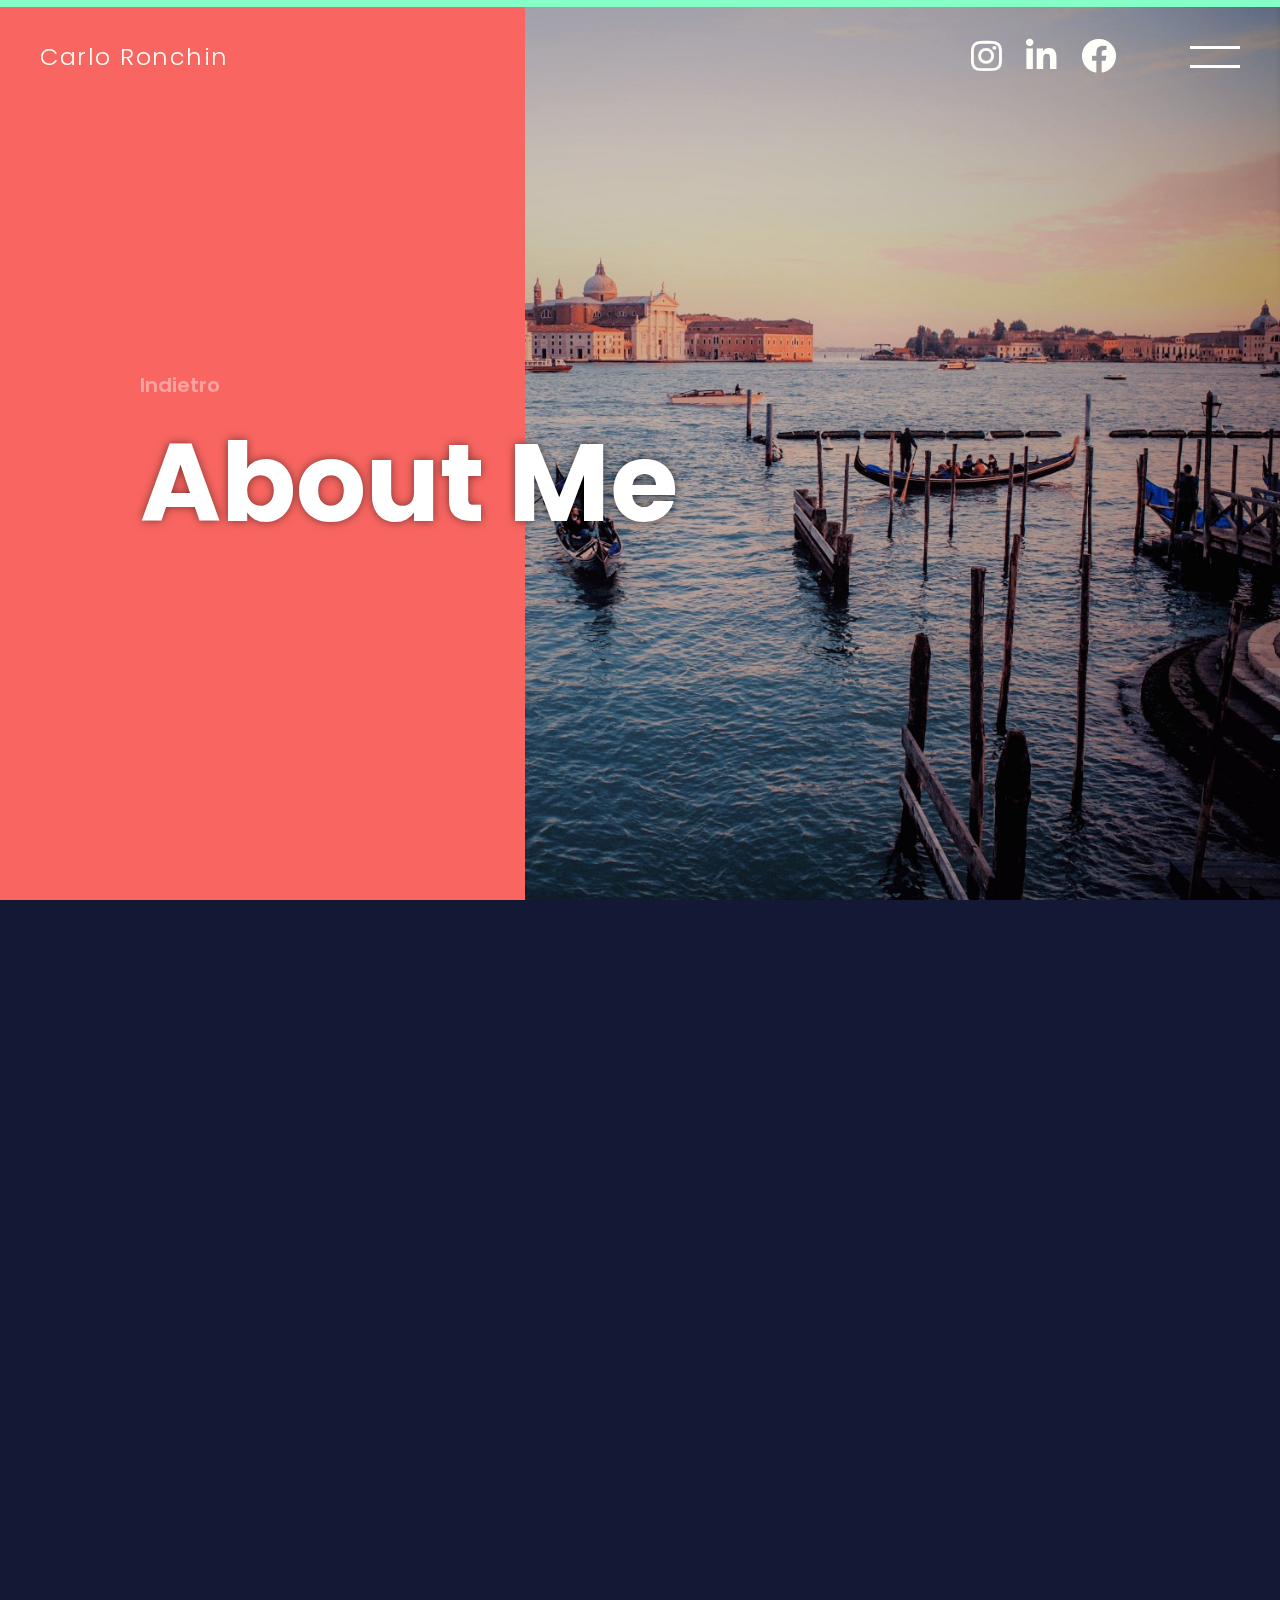
==== su_di_me.html @ 04d7e9f7 "Add files via upload" ====
<!DOCTYPE html>
<html lang="it">

<head>
  <meta charset="UTF-8">
  <meta name="viewport" content="width=device-width, initial-scale=1.0">
  <meta http-equiv="X-UA-Compatible" content="ie=edge">
  <title>Carlo Ronchin | web designer & frontend developer</title>
  <meta name="theme-color" content="#85FFC7" >
  <meta name="description" content="Web Designer tra Venezia e Padova, realizzazione di siti web personalizzati e posizionamento sui motori di ricerca, scopri i miei lavori.">
  <link rel="stylesheet" href="https://cdnjs.cloudflare.com/ajax/libs/font-awesome/5.14.0/css/all.min.css" />
  <link rel="stylesheet" href="style.css">
  <!-- Jquery -->
  <script src="https://ajax.googleapis.com/ajax/libs/jquery/3.1.0/jquery.min.js"></script>
  <!-- gsap.js -->
  <script src="https://cdnjs.cloudflare.com/ajax/libs/gsap/3.4.2/gsap.min.js"></script>
  <!-- Custom JS -->
  <script src="js/menu.js"></script>
</head>

<body class="monocolor">

  <header>
    <a href="index.html" class="name">Carlo Ronchin</a>
    <div class="wrap">
      <div class="icons">
        <a href="#"><i class="fab fa-instagram"></i></a>
        <a href="#"><i class="fab fa-linkedin-in"></i></a>
        <a href="#"><i class="fab fa-facebook"></i></a>
      </div>
      <div class="menuIcon"></div>
    </div>
  </header>

  <!-- menu -->
  <nav>
    <div class="data">
      <ul>
        <li><a href="index.html">Home</a></li>
        <li><a href="index.html#sezioneDue">Portfolio</a></li>
        <li><a href="su_di_me.html">Su di me</a></li>
        <li><a href="index.html#sezioneCinque">Contatto</a></li>
      </ul>
    </div>
  </nav>

<div class="about">
  <div class="bg_main_progetto"></div>
  <main>
    <div class="container z2">
      <a class="btn_indietro" href="index.html#sezioneQuattro">Indietro</a>
      <h1>About Me</h1>
    </div>
  </main>

  <div class="heading">
    <p class="heading_numb">01</p>
    <h3>chi sono</h3>
  </div>

  <div class="text">

    <div class="text_wrap">
      <h4>carlo ronchin</h4>
        <p>
          Classe 1996, sono un web designer e vivo a Pianiga (VE). Appassionato di tecnologie digitali. <br>
          Sono riuscito a trasfomare la passione per il <strong>digitale</strong> in qualcosa di più di una semplice passione, quando ho scoperto il corso di Web Design presso la MIND Academy a Padova. <br> <br>
          Essere online è ormai <em>indispensabile</em> per avere potenziali nuovi clienti, distinguersi dagli altri, la chiave per attrarli. Per questo avere un sito internet personalizzato in ogni singola parte, aumenta la fiducia nell'immagine
          aziendale stando d'avanti alla concorrenza.
        </p>
    </div>
  </div>

  <div class="heading">
    <p class="heading_numb">02</p>
    <h3>passione</h3>
  </div>

  <div class="text">
      <div class="flexbox_passione">
        <div class="item_passione">
          <img src="img/003-creativity.svg" alt="creatività">
          <h4>DESIGN</h4>
          <p>
            Penso che il design sia come una "bacchetta magica".
            Se un servizio o un prodotto è una magia per risolvere un problema,
            non è il ruolo del design che agisce da intermediario affinché l'utente
            lo padroneggi? Mi impegno ogni giorno per creare una "bacchetta magica"
            che funzioni per all'utente.
          </p>
        </div>

        <div class="item_passione">
          <img src="img/001-chip.svg" alt="tecnologia">
          <h4>TECNOLOGIA</h4>
          <p>
            La tecnologia ha il potere di cambiare la vita del mondo e delle persone.
            Punto ad essere sempre al passo con le ultime tecnologie e rispondere ai cambiamenti.
            Penso che promuovere l'innovazione sia la missione di ogni progettista.
          </p>
        </div>

        <div class="item_passione">
          <img src="img/002-book.svg" alt="storia">
          <h4>STORIA</h4>
          <p>
            Adoro i contenuti con una storia, come i romanzi e i film. <br>
            Le storie attirano l'attenzione delle persone.
            Questo principio lo applico a tutti i miei prodotti.
          </p>
        </div>
      </div>

  </div>

<!-- Fascia Skill ------------------------------------>

<div class="heading">
  <p class="heading_numb">03</p>
  <h3>skill</h3>
</div>

<div class="content content--mlarge skill-set__flex">
  <ul class="skill-set__list">

    <li class="skill-set__item">
      <div class="skill-set__detail">
        <div class="skill-set__meta">
          <div class="skill-set__name">
            <h4 class="small-title small-title--skil">HTML/CSS</h4>
            <p class="skill-set__year">1 ANNO</p>
          </div>
          <p class="small-title small-title--skill skill-set__high">90%<span class="skill-set__ratio"></span> </p>
        </div>
        <div class="skill-set__bar p90"></div>
      </div>
    </li>

    <li class="skill-set__item">
      <div class="skill-set__detail">
        <div class="skill-set__meta">
          <div class="skill-set__name">
            <h4 class="small-title small-title--skil">Javascript</h4>
            <p class="skill-set__year">1 ANNO</p>
          </div>
          <p class="small-title small-title--skill skill-set__high">60%<span class="skill-set__ratio"></span> </p>
        </div>
        <div class="skill-set__bar p60"></div>
      </div>
    </li>

    <li class="skill-set__item">
      <div class="skill-set__detail">
        <div class="skill-set__meta">
          <div class="skill-set__name">
            <h4 class="small-title small-title--skil">jQuery</h4>
            <p class="skill-set__year">1 ANNO</p>
          </div>
          <p class="small-title small-title--skill skill-set__high">70%<span class="skill-set__ratio"></span> </p>
        </div>
        <div class="skill-set__bar p70"></div>
      </div>
    </li>

    <li class="skill-set__item">
      <div class="skill-set__detail">
        <div class="skill-set__meta">
          <div class="skill-set__name">
            <h4 class="small-title small-title--skil">Wordpress</h4>
            <p class="skill-set__year">1 ANNO</p>
          </div>
          <p class="small-title small-title--skill skill-set__high">90%<span class="skill-set__ratio"></span> </p>
        </div>
        <div class="skill-set__bar p90"></div>
      </div>
    </li>
  </ul>



  <ul class="skill-set__list">
    <li class="skill-set__item">
      <div class="skill-set__detail">
        <div class="skill-set__meta">
          <div class="skill-set__name">
            <h4 class="small-title small-title--skil">Photoshop</h4>
            <p class="skill-set__year">1 ANNO</p>
          </div>
          <p class="small-title small-title--skill skill-set__high">70%<span class="skill-set__ratio"></span> </p>
        </div>
        <div class="skill-set__bar p70"></div>
      </div>
    </li>


    <li class="skill-set__item">
      <div class="skill-set__detail">
        <div class="skill-set__meta">
          <div class="skill-set__name">
            <h4 class="small-title small-title--skil">Figma</h4>
            <p class="skill-set__year">1 ANNO</p>
          </div>
          <p class="small-title small-title--skill skill-set__high">80%<span class="skill-set__ratio"></span> </p>
        </div>
        <div class="skill-set__bar p80"></div>
      </div>
    </li>


    <li class="skill-set__item">
      <div class="skill-set__detail">
        <div class="skill-set__meta">
          <div class="skill-set__name">
            <h4 class="small-title small-title--skil">Bootstrap</h4>
            <p class="skill-set__year">1 ANNO</p>
          </div>
          <p class="small-title small-title--skill skill-set__high">80%<span class="skill-set__ratio"></span> </p>
        </div>
        <div class="skill-set__bar p80"></div>
      </div>
    </li>


    <li class="skill-set__item">
      <div class="skill-set__detail">
        <div class="skill-set__meta">
          <div class="skill-set__name">
            <h4 class="small-title small-title--skil">Git</h4>
            <p class="skill-set__year">1 ANNO</p>
          </div>
          <p class="small-title small-title--skill skill-set__high">50%<span class="skill-set__ratio"></span> </p>
        </div>
        <div class="skill-set__bar p50"></div>
      </div>
    </li>
  </ul>
</div>
</div>

<footer>
  <a href="mailto:carloronchin@gmail.com">carloronchin@gmail.com</a>
</footer>



</body>
</html>
---- style.css ----
@charset "UTF-8";
@import url('https://fonts.googleapis.com/css2?family=Poppins:wght@100;200;300;400;500;600;700;800&display=swap');

* {
  margin: 0;
  padding: 0;
  box-sizing: border-box;
}

h1, h2, h3, h4, p {
  cursor: default;
}

html {
  width: 100%;
  height: 100%;
}

html, body {
  padding: 0;
  margin: 0;
  overflow-x: hidden;
  box-sizing: border-box;
  width: 100%;
  font-family: 'Poppins', sans-serif;
  scroll-behavior: smooth;
}

body {
  width: 100vw;
  height: 100vh;
  color: #fff;
  background: #F96661;
  background: -moz-linear-gradient(45deg, #F96661 0%, #FF8552 100%);
  background: -webkit-linear-gradient(45deg, #F96661 0%, #FF8552 100%);
  background: linear-gradient(45deg, #F96661 0%, #FF8552 100%);
  background-attachment: fixed;
}

.container {
  width: 100%;
  max-width: 1440px;
  margin: 0 auto;
}

a {
  text-decoration: none;
  color: #FFFFFA;
}

/* ! bullets navigation */
#pp-nav ul, .pp-slidesNav ul {
  position: fixed;
  top: 50%;
  left: 40px;
  transform: translateY(-50%);
}

#pp-nav li, .pp-slidesNav li {
  margin: 25px 0;
}

#pp-nav span, .pp-slidesNav span {
  width: 24px;
  height: 3px;
  border-radius: 0;
  background-color: #fff;
  transition: all 0.3s ease-in-out;
}

#pp-nav li .active span, .pp-slidesNav .active span {
  width: 40px;
  background-color: #fff;
}

.pp-tableCell {
  width: 100vw;
  height: 100vh !important;
  overflow: hidden;
}

/* ! Header */
header {
  position: fixed;
  top: 0;
  left: 0;
  width: 100%;
  padding: 30px 40px 0;
  color: #fff;
  display: -webkit-flex;
  display: -ms-flex;
  display: flex;
  justify-content: space-between;
  align-items: center;
  z-index: 1000;
}

.name {
  font-weight: 300;
  font-size: 24px;
  letter-spacing: 1.5px;
  position: relative;
  text-transform: capitalize;
  z-index: 1000;
  transition: 0.3s all ease-in-out;
}

.name:hover {
  color: #85FFC7;
}

header .wrap {
  display: -webkit-flex;
  display: -ms-flex;
  display: flex;
  justify-content: space-between;
  align-items: center;
}

.icons {
  display: -webkit-flex;
  display: -ms-flex;
  display: flex;
  margin-right: 62px;
}

.icons a {
  font-size: 35px;
  margin: 0 12px;
  transition: 0.3s all ease-in-out;
}

.icons a:hover {
  color: #85FFC7;
}

.menuIcon {
  position: relative;
  width: 50px;
  height: 22px;
  cursor: pointer;
}

header .menuIcon:after, header .menuIcon:before {
  content: "";
  width: 100%;
  height: 3px;
  background: #fff;
  position: absolute;
  right: 0;
  -webkit-transition: 0.4s cubic-bezier(0.785, 0.135, 0.15, 0.86);
  -o-transition: 0.4s cubic-bezier(0.785, 0.135, 0.15, 0.86);
  transition: 0.4s cubic-bezier(0.785, 0.135, 0.15, 0.86);
}

header .menuIcon::before {
  bottom: 0;
}

header .menuIcon::after {
  top: 0;
}

header .menuIcon.js-menuOpen:before {
  bottom: 50%;
  -webkit-transform: rotate(-45deg) translate3d(0, 50%, 0);
  transform: rotate(-45deg) translate3d(0, 50%, 0);
}

header .menuIcon.js-menuOpen:after {
  top: 50%;
  -webkit-transform: rotate(45deg) translate3d(0, -50%, 0);
  transform: rotate(45deg) translate3d(0, -50%, 0);
}

nav {
  z-index: 999;
  position: fixed;
  display: -webkit-flex;
  display: -ms-flex;
  display: flex;
  justify-content: center;
  align-items: center;
  background: url('img/venezia_map.svg'),
    #131934;
  background-repeat: no-repeat;
  background-size: 1400px;
  background-position: -150px -10%;
  background-attachment: fixed;
  height: 0vh;
  width: 100%;
  top: 0;
  overflow: hidden;
  border-bottom: 7px solid #85FFC7;
}

.data {
  text-align: center;
}

.ul {
  list-style-type: none;
}

li {
  list-style-type: none;
  color: #fff;
}

nav ul li a {
  display: inline-block;
  color: #fff;
  transition: color 0.3s ease;
  font-weight: 600;
  font-size: 116px;
  letter-spacing: 1.4px;
  position: relative;
  text-shadow: 1px 1px 15px rgba(0, 0, 0, 0.3);
}

nav ul li a:hover {
  color: #85FFC7;
}

.scroll {
  position: fixed;
  bottom: 78px;
  left: -48px;
  text-transform: uppercase;
  transform: rotate(90deg);
  letter-spacing: 3px;
  font-size: 15px;
  font-weight: 200;
  z-index: 998;
}

.scroll::after {
  content: '';
  position: relative;
  display: inline-block;
  width: 60px;
  height: 2.5px;
  background: #fff;
  margin-left: 5px;
  margin-bottom: 4px;
}

.testo-venezia {
  position: absolute;
  display: block;
  width: 50vw;
  text-align: right;
  color: rgba(255, 255, 255, 0.15);
  font-size: 80px;
  font-weight: 100;
  line-height: 1.2;
  letter-spacing: 1px;
  top: 95px;
  right: 50px;
}

#scene {
  position: absolute;
  width: 100vw;
  height: 100vh;
  overflow: hidden;
}

.onda-bassa-venezia {
  width: 150vw;
  height: 30vh;
  background-image: url('img/onda-bassa-venezia.svg');
  background-repeat: repeat-x;
  -webkit-background-size: contain;
  background-size: cover;
  position: absolute;
  left: -200px;
  bottom: -100px;
}

.onda-media-venezia {
  width: 150vw;
  height: 30vh;
  background-image: url('img/onda-media-venezia.svg');
  background-repeat: repeat-x;
  background-size: cover;
  position: absolute;
  left: -200px;
  bottom: 0px;
}

.onda-alta-venezia {
  width: 150vw;
  height: 40vh;
  background-image: url('img/onda-alta-venezia.svg');
  background-repeat: repeat-x;
  background-size: cover;
  position: absolute;
  left: -200px;
  bottom: 0px;
}

.gondola {
  width: 600px;
  height: 600px;
  background-image: url('img/gondola-venezia.png');
  background-repeat: no-repeat;
  -webkit-background-size: contain;
  background-size: contain;
  position: absolute;
  right: -130px;
  bottom: -170px;
}

.testo-port-venezia {
  position: absolute;
  color: #85FFC7;
  font-size: 60px;
  font-weight: 400;
  line-height: 1.1;
  text-transform: uppercase;
  text-shadow: 1px 1px 11px rgba(0, 0, 0, 0.5);
  letter-spacing: 10px;
  top: 50vh !important;
  left: 70vw !important;
}

/* ! Schermata principale */
main {
  width: 100vw;
  height: 100vh;
  display: flex;
  justify-content: flex-start;
  align-items: center;
}

.hero {
  position: relative;
  display: flex;
  flex-flow: row nowrap;
  justify-content: space-between;
  align-items: center;
  width: 100%;
}

.intro {
  position: relative;
  display: -webkit-flex;
  display: -ms-flex;
  display: flex;
  flex-flow: column nowrap;
  z-index: 2;
  margin-left: 10%;
}

.intro h1 {
  position: relative;
  color: #FFF;
  white-space: nowrap;
  font-weight: 500;
  font-size: 125px;
  letter-spacing: -1px;
  z-index: 4;
  text-shadow: 1px 1px 11px rgba(0, 0, 0, 0.5);
}

.ve-letter {
  margin: 14px 0;
}

.ve-letter span {
  content: '';
  display: block;
  position: relative;
  top: 0;
  left: 0;
  width: 88px;
  height: 6px;
  background-color: #85FFC7;
  margin: 14px 0;
}

.ve-margin {
  margin-top: 14px;
  transform: translateX(50%);
}

.intro h2 {
  margin: 22px 0;
  font-size: 24px;
  font-weight: 200;
  color: #fff;
}

/* ! Altre Sezioni */
.intro_dx {
  position: absolute;
  right: 10%;
}

.intro_dx span {
  position: absolute;
  bottom: 0px;
  right: -30px;
  font-size: 160px;
  font-weight: 800;
  color: #fff;
  text-shadow: 1px 1px 11px rgba(0, 0, 0, 0.5);
}

.intro_dx a {
  flex: 1;
  box-shadow: 0 80px 140px 25px rgba(0, 0, 0, 0.8);
}

.intro_dx img {
  width: 50vw;
  height: 70vh;
  object-fit: cover;
}

.intro h3 {
  color: #FFF;
  white-space: nowrap;
  font-weight: 500;
  font-size: 12vmin;
  letter-spacing: -1px;
  line-height: 0.9;
  z-index: 3;
  flex: 1;
  text-shadow: 1px 1px 14px rgba(0, 0, 0, 0.35);
}

.intro p {
  margin: 22px 0;
  font-size: 24px;
  font-weight: 300;
  line-height: 1.6;
  color: #fff;
}

.a_website {
  display: flex;
  justify-content: center;
  align-items: center;
  width: 250px;
  height: 60px;
  font-size: 21px;
  color: #fff;
  background: #f24645;
  padding: 16px;
  text-align: center;
  margin-top: 50px;
  box-shadow: 1px 1px 40px rgba(0, 0, 0, 0.2);
  transition: 0.3s all ease-in-out;
}

.a_website:hover {
  color: rgba(255, 255, 255, 0.7);
  text-shadow: 1px 1px 8px rgba(0, 0, 0, 0.7);
  background-color: #85FFC7;
  box-shadow: 1px 1px 25px rgba(0, 0, 0, 0.3);
}

.intro_social {
  display: -webkit-flex;
  display: -ms-flex;
  display: flex;
  flex-flow: row wrap;
}

.intro_social a {
  margin: 16px;
  font-size: 40px;
  color: #fff;
  transition: 0.3s all ease-in-out;
}

.intro_social a:hover {
  color: #85FFC7;
}

.intro_mail {
  font-size: 32px;
  font-weight: 100;
  color: #fff;
  transition: 0.3s all ease-in-out;
}

.intro_mail:hover {
  color: #85FFC7;
}

/* ! Progetto singolo portfolio */
.monocolor {
  background: #131934 !important;
}

.progetto, .about {
  position: relative;
  display: -webkit-flex;
  display: -ms-flex;
  display: flex;
  flex-flow: column wrap;
  justify-content: flex-start;
  align-items: flex-start;
  overflow: hidden;
}

.progetto main {
  background: url('img/presentantion_magnetic.png') repeat-x center;
  -webkit-background-size: contain;
  background-size: contain;
}

#presentantion_sapori {
  background: url('img/presentantion_sapori.png') no-repeat right bottom;
  background-size: cover;
}

.bg_main_progetto {
  position: absolute;
  height: 100vh;
  width: 41vw;
  background: #F96661;
  z-index: 1;
}

.z2 {
  z-index: 2;
}

.btn_indietro {
  position: relative;
  color: #000;
  opacity: 0.4;
  transition: 0.3s ease-in-out;
}

.btn_indietro:hover {
  opacity: 0.8;
}

.progetto h1, .about h1 {
  font-size: 110px;
  text-shadow: 0 0 10px rgba(0, 0, 0, 0.5);
}

.progetto .details {
  margin: 24px auto 24px auto;
  display: -webkit-flex;
  display: -ms-flex;
  display: flex;
  flex-flow: row wrap;
  justify-content: space-around;
  align-items: flex-start;
}

.details div {
  display: -webkit-flex;
  display: -ms-flex;
  display: flex;
  flex-flow: column nowrap;
  justify-content: flex-start;
  align-items: flex-start;
}

.details h4 {
  font-size: 24px;
  color: #F96661;
  letter-spacing: 2px;
  text-transform: uppercase;
}

.overview p {
  width: 85%;
}

.progetto a, .about a {
  position: relative;
  display: inline-block;
  font-size: 20px;
  font-weight: 600;
  color: #FFFFFA;
  margin-top: 36px;
}

.btn_sito::after {
  content: '';
  display: block;
  position: absolute;
  top: 16px;
  left: 110px;
  height: 3.5px;
  width: 0;
  background-color: #85FFC7;
  transition: width 0.3s ease-in-out;
}

.btn_sito:hover::after {
  width: 100px;
}

.mockup {
  position: relative;
  width: 50vw;
  height: auto;
  margin: 50px auto;
}

.text {
  position: relative;
  display: -webkit-flex;
  display: -ms-flex;
  display: flex;
  flex-flow: column wrap;
  justify-content: flex-start;
  align-items: center;
  margin: 0 0 100px;
  width: 100vw;
}

.heading {
  position: relative;
  display: -webkit-flex;
  display: -ms-flex;
  display: flex;
  flex-flow: row;
  justify-content: flex-start;
  align-items: center;
  margin: 50px 0 50px;
}

.heading_numb {
  font-weight: 900;
  letter-spacing: 1.6px;
  color: #F96661;
  font-size: 44px;
  padding-left: 6.2rem;
  padding-right: 8px;
}

.heading_numb::after {
  position: absolute;
  content: '';
  display: inline-block;
  height: 2px;
  width: 4.8rem;
  position: absolute;
  left: 0;
  top: 0;
  bottom: 0;
  margin: auto;
  background-color: #FFF;
}

.heading h3 {
  padding-left: 50px;
  font-size: 50px;
  font-weight: 800;
  color: #85FFC7;
  letter-spacing: 2px;
  text-transform: uppercase;
  line-height: 1.3;
  text-shadow: 1px 1px 4px rgba(0, 0, 0, 0.4);
}

.text_wrap {
  display: -webkit-flex;
  display: -ms-flex;
  display: flex;
  flex-flow: column wrap;
  justify-content: flex-start;
  align-items: flex-start;
  max-width: 1200px;
  width: 100%;
}

.text_wrap p {
  margin-top: 16px;
  width: 100%;
  line-height: 2;
}

.main_logo {
  display: -webkit-flex;
  display: -ms-flex;
  display: flex;
  flex-flow: row wrap;
  justify-content: center;
  align-items: center;
  background-color: #E5EBF0;
}

.main_logo img {
  width: 33.33%;
  min-width: 300px;
  align-self: center;
}

.main_color {
  display: -webkit-flex;
  display: -ms-flex;
  display: flex;
  justify-content: space-between;
  align-items: center;
  width: 100vw;
  height: 40vh;
  background: #F96661;
}

.color {
  flex: 1;
  flex-basis: 30%;
  height: 100px;
  margin: 0 16px;
  display: -webkit-flex;
  display: -ms-flex;
  display: flex;
  justify-content: center;
  align-items: center;
  font-size: 24px;
  font-weight: 500;
  letter-spacing: 1.2px;
}

.color:last-child {
  margin-right: 28px;
}

.color_magnetic_1 {
  background-color: #2D1E2F;
  color: #fff;
}

.color_magnetic_2 {
  background-color: #FFCA35;
  color: #000;
}

.color_magnetic_3 {
  background-color: #FFF;
  color: #000;
}

.color_magnetic_4 {
  background-color: #000;
  color: #fff;
}

.color_sapori_1 {
  background-color: #F10129;
  color: #fff;
}

.color_sapori_2 {
  background-color: #358022;
  color: #FFF;
}

.color_sapori_3 {
  background-color: #FFF;
  color: #000;
}

.color_sapori_4 {
  background-color: #000;
  color: #fff;
}

.concept_img {
  width: 100vw;
  height: 100vh;
  overflow: hidden;
  box-shadow: inset 0px 3px 17px -4px rgba(0, 0, 0, 0.5);
  background: url('img/concept_magnetic.png') no-repeat center;
  -webkit-background-size: cover;
  background-size: cover;
}

#concept_img_sapori {
  background: url('img/concept_sapori.png') no-repeat center;
}

/* ! --------------------------------------------------------------------------
Su Di Me
------------------------------------------------------------------------------ */
/* ! chi sono */
.about main {
  background: url('img/about.jpg') no-repeat center;
  background-size: cover;
}

.text h4 {
  font-size: 28px;
  font-weight: 500;
  color: #F96661;
  text-transform: uppercase;
  margin: 24px 0 0;
}

/* ! passione */
.flexbox_passione {
  margin-top: 50px;
  max-width: 1200px;
  display: flex;
  flex-direction: row;
  justify-content: space-between;
  align-items: center;
  flex-wrap: wrap;
}

.item_passione {
  flex: 1;
  align-self: stretch;
  margin: 0 18px;
  display: flex;
  flex-direction: column;
  justify-content: stretch;
  align-items: center;
}

.item_passione h4 {
  font-size: 28px;
  letter-spacing: 4px;
  color: #F96661;
}

.item_passione p {
  margin-top: 16px;
  text-align: justify;
  line-height: 1.5;
}

.item_passione img {
  width: 180px;
  height: auto;
  margin: 16px;
}

/* ------------------ Skill Set --------------------------------*/
.skill-set__flex {
  display: -webkit-box;
  display: -ms-flexbox;
  display: flex;
  -ms-flex-wrap: wrap;
  flex-wrap: wrap;
  -webkit-box-pack: justify;
  -ms-flex-pack: justify;
  justify-content: space-between;
}

.content {
  max-width: 1200px;
  width: 100%;
  margin: auto;
}

.content--mlarge {
  margin: 50px auto;
}

.skill-set__list {
  width: 50%;
}

.skill-set__item:first-child {
  margin-top: 0;
}

.skill-set__item {
  margin-top: 6.4rem;
  display: -webkit-box;
  display: -ms-flexbox;
  display: flex;
  flex-flow: row wrap;
  -webkit-box-pack: justify;
  -ms-flex-pack: justify;
  justify-content: center;
  -webkit-box-align: center;
  -ms-flex-align: center;
  align-items: center;
}

.skill-set__icon {
  width: 10.6382%;
  -ms-flex-item-align: center;
  align-self: center;
}

.skill-set__detail {
  width: 100%;
  margin: 0 24px;
}

.skill-set__meta {
  margin-bottom: 0.8rem;
  display: -webkit-box;
  display: -ms-flexbox;
  display: flex;
  -webkit-box-pack: justify;
  -ms-flex-pack: justify;
  justify-content: space-between;
}

.skill-set__name {
  display: -webkit-box;
  display: -ms-flexbox;
  display: flex;
  -webkit-box-align: end;
  -ms-flex-align: end;
  align-items: flex-end;
}

.small-title {
  font-size: 24px;
  letter-spacing: 0.2em;
  line-height: 1.2;
}

.skill-set__year {
  font-size: 14px;
  line-height: 1.2;
  color: #c0c5ca;
  margin-left: 0.8rem;
  letter-spacing: 0.2em;
}

.skill-set__high {
  color: #F96661;
}

.skill-set__ratio {
  font-size: 1.6rem;
  line-height: 1.2;
  color: #072142;
}

.skill-set__bar {
  width: 100%;
  height: 22.4px;
  background: #fff;
  position: relative;
  -webkit-box-shadow: 0 5px 15px 0 rgba(7, 33, 66, 0.15);
  box-shadow: 0 5px 15px 0 rgba(7, 33, 66, 0.15);
}

.skill-set__bar.p90:after {
  background: #85FFC7;
  width: 90%;
}

.skill-set__bar.p80:after {
  background: #85FFC7;
  width: 80%;
}

.skill-set__bar.p70:after {
  background: #85FFC7;
  width: 70%;
}

.skill-set__bar.p60:after {
  background: #85FFC7;
  width: 60%;
}

.skill-set__bar.p50:after {
  background: #85FFC7;
  width: 50%;
}

.skill-set__bar:after {
  content: "";
  position: absolute;
  left: 0;
  top: 0;
  height: 100%;
  width: 10%;
}

footer {
  height: 40vh;
  width: 100%;
  display: -webkit-flex;
  display: -ms-flex;
  display: flex;
  flex-flow: row wrap;
  justify-content: center;
  align-items: center;
  background-color: #F96661;
  overflow-x: hidden;
}

footer a {
  font-size: 40px;
  font-weight: 400;
  letter-spacing: 3px;
  transition: all 0.2s ease-in-out;
  opacity: 1;
}

footer a:hover {
  opacity: 0.5;
}

/*------------------------------------------------------------------------------
Versione Desktop Medio
-------------------------------------------------------------------------- !  */
@media screen and (max-width: 1110px) {
  #pp-nav ul, .pp-slidesNav ul {
    top: unset;
    bottom: -86px;
    left: 50%;
    transform: rotate(-90deg);
  }

  .intro {
    margin-left: 5%;
  }

  .intro_dx {
    margin-right: 0;
  }
}

@media screen and (max-width: 1650px) {

  /* ! Schermata Principale */
  .container {
    max-width: 1000px;
  }

  .gondola {
    right: -310px;
  }

  /* ! Template lavoro */
  .progetto .details {
    justify-content: flex-start;
  }

  .details div {
    margin-right: 50px;
  }

  .details div:last-child {
    margin-right: 0;
  }

  .details .overview {
    width: 55%;
  }

  .item_passione img {
    width: 130px;
  }
}

/*------------------------------------------------------------------------------
Versione Desktop Piccolo
-------------------------------------------------------------------------- !  */
@media screen and (min-width: 952px) and (max-width: 1199px) {
  .intro_dx span {
    right: 18px;
  }

  .intro_dx span {
    font-size: 140px;
  }
}

@media screen and (min-width: 800px) and (max-width: 951px) {
  .intro_dx span {
    right: 18px;
  }

  .intro_dx span {
    font-size: 115px;
  }
}

@media screen and (min-width: 100px) and (max-width: 799px) {
  .icons {
    display: none;
  }

  nav ul li a {
    font-size: 60px;
  }

  header {
    padding: 25px 20px 0;
  }

  .name {
    letter-spacing: 0.5px;
  }

  .intro_dx span {
    right: 18px;
  }

  .hero_mobile {
    margin-top: -55vw;
  }

  .onda-bassa-venezia,
  .onda-media-venezia,
  .onda-alta-venezia {
    left: -110px;
  }

  .testo-port-venezia {
    font-size: 34px;
    top: 59vh !important;
    left: 27vw !important;
  }

  .gondola {
    right: -93px;
    bottom: -4vh;
    width: 390px;
    height: 390px;
  }

  .intro h1 {
    font-size: 13vw;
    white-space: normal;
  }

  .intro h3 {
    font-size: 12vw;
    line-height: 1.1;
    white-space: normal;
  }

  .intro_dx img {
    height: 71vh;
    width: 50vw;
    object-fit: cover;
  }

  .intro_dx span {
    font-size: 90px;
    right: -10px;
  }

  /* ! Lavoro Progetto */
  .container {
    margin: 0 16px;
  }

  .bg_main_progetto {
    width: 60vw;
  }

  .progetto main {
    -webkit-background-size: cover;
    background-size: cover;
    background-repeat: repeat;
    background-position: -45%;
  }

  .progetto h1, .about h1 {
    font-size: 13vw;
  }

  .progetto .details {
    margin: 16px;
  }

  .details div {
    flex: 1;
    margin: 8px 0 8px 8px;
  }

  .mockup {
    width: 75vw;
    margin: 32px auto;
  }

  .heading {
    margin: 50px 0 12px;
  }

  .heading_numb {
    padding-left: 16px;
    font-size: 36px;
    padding-left: 4.2rem;
  }

  .heading_numb::after {
    width: 2.8rem;
  }

  .heading h3 {
    padding-left: 15px;
    font-size: 35px;
  }

  .main_logo img {
    width: 100vw;
  }

  .main_color {
    height: 34vh;
    flex-wrap: wrap;
  }

  .color:last-child {
    margin-right: 16px;
  }

  .text_wrap p {
    margin: 0;
    padding: 16px;
  }

  #concept_img_sapori {
    -webkit-background-size: cover;
    background-size: cover;
    background-position: 28% center;
  }

  /* ! About Me */
  .text {
    margin: 0 0 16px;
  }

  .text h4 {
    margin: 24px 0 0 16px;
  }

  .item_passione {
    margin: 24px 18px;
  }

  .skill-set__list {
    width: 100%;
  }

  .skill-set__list:last-child {
    margin-top: 102px;
  }

  footer {
    height: 15vh;
  }

  footer a {
    font-size: 20px;
  }

  .intro_mail {
    font-size: 24px;
  }
}

/*
Fasce media query
Desktop Medio - 1650px
Desktop Piccolo - 1200px
Tablet Grande - 800px
Tablet Piccolo - 400px
Smartphone - 200px

*/
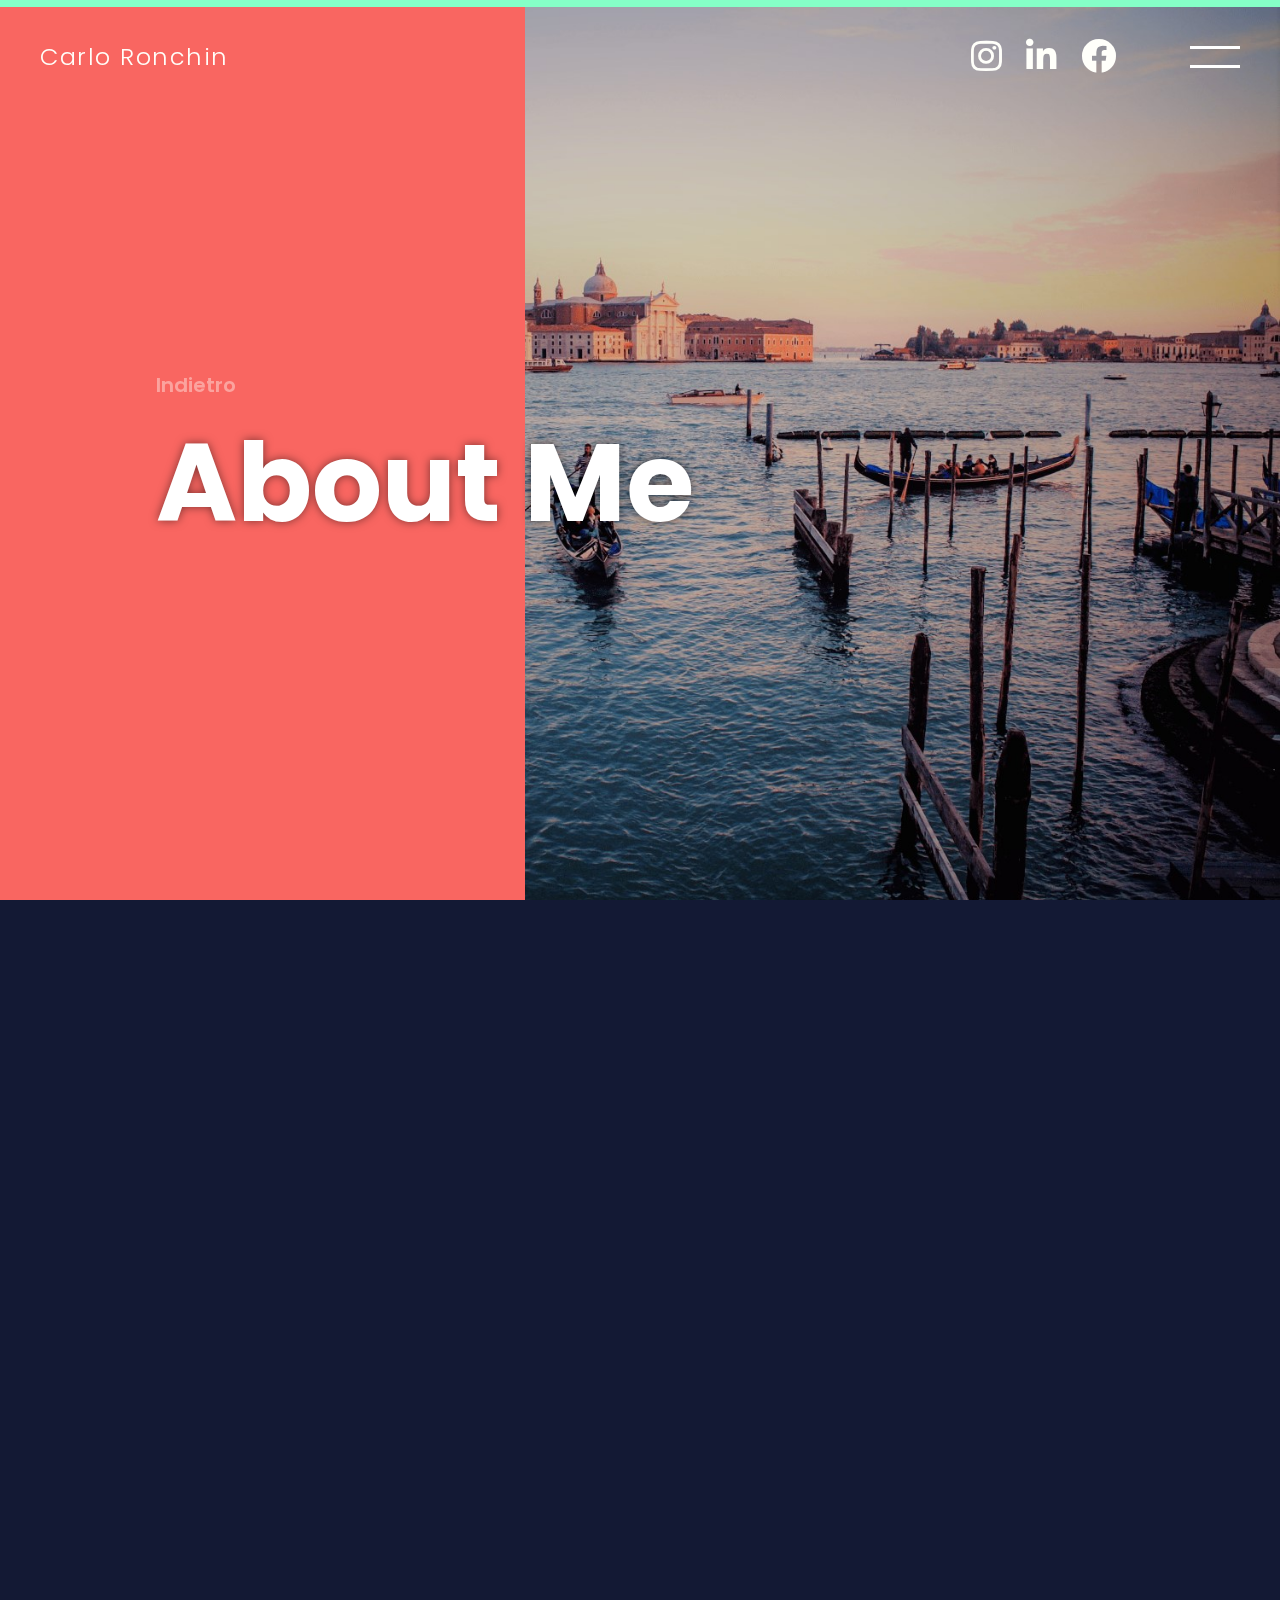
==== commit 1016c2ed: "Add files via upload" ====
--- a/su_di_me.html
+++ b/su_di_me.html
@@ -6,7 +6,8 @@
   <meta name="viewport" content="width=device-width, initial-scale=1.0">
   <meta http-equiv="X-UA-Compatible" content="ie=edge">
   <title>Carlo Ronchin | web designer & frontend developer</title>
-  <meta name="theme-color" content="#85FFC7" >
+  <link rel="icon" type="image/png" href="img/favicon.png">
+  <meta name="theme-color" content="#85FFC7">
   <meta name="description" content="Web Designer tra Venezia e Padova, realizzazione di siti web personalizzati e posizionamento sui motori di ricerca, scopri i miei lavori.">
   <link rel="stylesheet" href="https://cdnjs.cloudflare.com/ajax/libs/font-awesome/5.14.0/css/all.min.css" />
   <link rel="stylesheet" href="style.css">
--- a/style.css
+++ b/style.css
@@ -4,7 +4,8 @@
 * {
   margin: 0;
   padding: 0;
-  box-sizing: border-box;
+  -webkit-box-sizing: border-box;
+          box-sizing: border-box;
 }
 
 h1, h2, h3, h4, p {
@@ -20,7 +21,8 @@
   padding: 0;
   margin: 0;
   overflow-x: hidden;
-  box-sizing: border-box;
+  -webkit-box-sizing: border-box;
+          box-sizing: border-box;
   width: 100%;
   font-family: 'Poppins', sans-serif;
   scroll-behavior: smooth;
@@ -31,8 +33,7 @@
   height: 100vh;
   color: #fff;
   background: #F96661;
-  background: -moz-linear-gradient(45deg, #F96661 0%, #FF8552 100%);
-  background: -webkit-linear-gradient(45deg, #F96661 0%, #FF8552 100%);
+  background: -o-linear-gradient(45deg, #F96661 0%, #FF8552 100%);
   background: linear-gradient(45deg, #F96661 0%, #FF8552 100%);
   background-attachment: fixed;
 }
@@ -53,7 +54,9 @@
   position: fixed;
   top: 50%;
   left: 40px;
-  transform: translateY(-50%);
+  -webkit-transform: translateY(-50%);
+      -ms-transform: translateY(-50%);
+          transform: translateY(-50%);
 }
 
 #pp-nav li, .pp-slidesNav li {
@@ -65,6 +68,8 @@
   height: 3px;
   border-radius: 0;
   background-color: #fff;
+  -webkit-transition: all 0.3s ease-in-out;
+  -o-transition: all 0.3s ease-in-out;
   transition: all 0.3s ease-in-out;
 }
 
@@ -87,11 +92,16 @@
   width: 100%;
   padding: 30px 40px 0;
   color: #fff;
-  display: -webkit-flex;
-  display: -ms-flex;
-  display: flex;
-  justify-content: space-between;
-  align-items: center;
+  display: -ms-flex;
+  display: -webkit-box;
+  display: -ms-flexbox;
+  display: flex;
+  -webkit-box-pack: justify;
+      -ms-flex-pack: justify;
+          justify-content: space-between;
+  -webkit-box-align: center;
+      -ms-flex-align: center;
+          align-items: center;
   z-index: 1000;
 }
 
@@ -102,6 +112,8 @@
   position: relative;
   text-transform: capitalize;
   z-index: 1000;
+  -webkit-transition: 0.3s all ease-in-out;
+  -o-transition: 0.3s all ease-in-out;
   transition: 0.3s all ease-in-out;
 }
 
@@ -110,16 +122,22 @@
 }
 
 header .wrap {
-  display: -webkit-flex;
-  display: -ms-flex;
-  display: flex;
-  justify-content: space-between;
-  align-items: center;
+  display: -ms-flex;
+  display: -webkit-box;
+  display: -ms-flexbox;
+  display: flex;
+  -webkit-box-pack: justify;
+      -ms-flex-pack: justify;
+          justify-content: space-between;
+  -webkit-box-align: center;
+      -ms-flex-align: center;
+          align-items: center;
 }
 
 .icons {
-  display: -webkit-flex;
-  display: -ms-flex;
+  display: -ms-flex;
+  display: -webkit-box;
+  display: -ms-flexbox;
   display: flex;
   margin-right: 62px;
 }
@@ -127,6 +145,8 @@
 .icons a {
   font-size: 35px;
   margin: 0 12px;
+  -webkit-transition: 0.3s all ease-in-out;
+  -o-transition: 0.3s all ease-in-out;
   transition: 0.3s all ease-in-out;
 }
 
@@ -176,11 +196,16 @@
 nav {
   z-index: 999;
   position: fixed;
-  display: -webkit-flex;
-  display: -ms-flex;
-  display: flex;
-  justify-content: center;
-  align-items: center;
+  display: -ms-flex;
+  display: -webkit-box;
+  display: -ms-flexbox;
+  display: flex;
+  -webkit-box-pack: center;
+      -ms-flex-pack: center;
+          justify-content: center;
+  -webkit-box-align: center;
+      -ms-flex-align: center;
+          align-items: center;
   background: url('img/venezia_map.svg'),
     #131934;
   background-repeat: no-repeat;
@@ -210,6 +235,8 @@
 nav ul li a {
   display: inline-block;
   color: #fff;
+  -webkit-transition: color 0.3s ease;
+  -o-transition: color 0.3s ease;
   transition: color 0.3s ease;
   font-weight: 600;
   font-size: 116px;
@@ -227,7 +254,9 @@
   bottom: 78px;
   left: -48px;
   text-transform: uppercase;
-  transform: rotate(90deg);
+  -webkit-transform: rotate(90deg);
+      -ms-transform: rotate(90deg);
+          transform: rotate(90deg);
   letter-spacing: 3px;
   font-size: 15px;
   font-weight: 200;
@@ -271,7 +300,6 @@
   height: 30vh;
   background-image: url('img/onda-bassa-venezia.svg');
   background-repeat: repeat-x;
-  -webkit-background-size: contain;
   background-size: cover;
   position: absolute;
   left: -200px;
@@ -305,7 +333,6 @@
   height: 600px;
   background-image: url('img/gondola-venezia.png');
   background-repeat: no-repeat;
-  -webkit-background-size: contain;
   background-size: contain;
   position: absolute;
   right: -130px;
@@ -322,33 +349,52 @@
   text-shadow: 1px 1px 11px rgba(0, 0, 0, 0.5);
   letter-spacing: 10px;
   top: 50vh !important;
-  left: 70vw !important;
+  right: 10px !important;
 }
 
 /* ! Schermata principale */
 main {
   width: 100vw;
   height: 100vh;
-  display: flex;
-  justify-content: flex-start;
-  align-items: center;
+  display: -webkit-box;
+  display: -ms-flexbox;
+  display: flex;
+  -webkit-box-pack: start;
+      -ms-flex-pack: start;
+          justify-content: flex-start;
+  -webkit-box-align: center;
+      -ms-flex-align: center;
+          align-items: center;
 }
 
 .hero {
   position: relative;
-  display: flex;
-  flex-flow: row nowrap;
-  justify-content: space-between;
-  align-items: center;
+  display: -webkit-box;
+  display: -ms-flexbox;
+  display: flex;
+  -webkit-box-orient: horizontal;
+  -webkit-box-direction: normal;
+      -ms-flex-flow: row nowrap;
+          flex-flow: row nowrap;
+  -webkit-box-pack: justify;
+      -ms-flex-pack: justify;
+          justify-content: space-between;
+  -webkit-box-align: center;
+      -ms-flex-align: center;
+          align-items: center;
   width: 100%;
 }
 
 .intro {
   position: relative;
-  display: -webkit-flex;
-  display: -ms-flex;
-  display: flex;
-  flex-flow: column nowrap;
+  display: -ms-flex;
+  display: -webkit-box;
+  display: -ms-flexbox;
+  display: flex;
+  -webkit-box-orient: vertical;
+  -webkit-box-direction: normal;
+      -ms-flex-flow: column nowrap;
+          flex-flow: column nowrap;
   z-index: 2;
   margin-left: 10%;
 }
@@ -382,7 +428,9 @@
 
 .ve-margin {
   margin-top: 14px;
-  transform: translateX(50%);
+  -webkit-transform: translateX(50%);
+      -ms-transform: translateX(50%);
+          transform: translateX(50%);
 }
 
 .intro h2 {
@@ -409,14 +457,18 @@
 }
 
 .intro_dx a {
-  flex: 1;
-  box-shadow: 0 80px 140px 25px rgba(0, 0, 0, 0.8);
+  -webkit-box-flex: 1;
+      -ms-flex: 1;
+          flex: 1;
+  -webkit-box-shadow: 0 80px 140px 25px rgba(0, 0, 0, 0.8);
+          box-shadow: 0 80px 140px 25px rgba(0, 0, 0, 0.8);
 }
 
 .intro_dx img {
   width: 50vw;
   height: 70vh;
-  object-fit: cover;
+  -o-object-fit: cover;
+     object-fit: cover;
 }
 
 .intro h3 {
@@ -427,7 +479,9 @@
   letter-spacing: -1px;
   line-height: 0.9;
   z-index: 3;
-  flex: 1;
+  -webkit-box-flex: 1;
+      -ms-flex: 1;
+          flex: 1;
   text-shadow: 1px 1px 14px rgba(0, 0, 0, 0.35);
 }
 
@@ -440,9 +494,15 @@
 }
 
 .a_website {
-  display: flex;
-  justify-content: center;
-  align-items: center;
+  display: -webkit-box;
+  display: -ms-flexbox;
+  display: flex;
+  -webkit-box-pack: center;
+      -ms-flex-pack: center;
+          justify-content: center;
+  -webkit-box-align: center;
+      -ms-flex-align: center;
+          align-items: center;
   width: 250px;
   height: 60px;
   font-size: 21px;
@@ -451,7 +511,10 @@
   padding: 16px;
   text-align: center;
   margin-top: 50px;
-  box-shadow: 1px 1px 40px rgba(0, 0, 0, 0.2);
+  -webkit-box-shadow: 1px 1px 40px rgba(0, 0, 0, 0.2);
+          box-shadow: 1px 1px 40px rgba(0, 0, 0, 0.2);
+  -webkit-transition: 0.3s all ease-in-out;
+  -o-transition: 0.3s all ease-in-out;
   transition: 0.3s all ease-in-out;
 }
 
@@ -459,20 +522,27 @@
   color: rgba(255, 255, 255, 0.7);
   text-shadow: 1px 1px 8px rgba(0, 0, 0, 0.7);
   background-color: #85FFC7;
-  box-shadow: 1px 1px 25px rgba(0, 0, 0, 0.3);
+  -webkit-box-shadow: 1px 1px 25px rgba(0, 0, 0, 0.3);
+          box-shadow: 1px 1px 25px rgba(0, 0, 0, 0.3);
 }
 
 .intro_social {
-  display: -webkit-flex;
-  display: -ms-flex;
-  display: flex;
-  flex-flow: row wrap;
+  display: -ms-flex;
+  display: -webkit-box;
+  display: -ms-flexbox;
+  display: flex;
+  -webkit-box-orient: horizontal;
+  -webkit-box-direction: normal;
+      -ms-flex-flow: row wrap;
+          flex-flow: row wrap;
 }
 
 .intro_social a {
   margin: 16px;
   font-size: 40px;
   color: #fff;
+  -webkit-transition: 0.3s all ease-in-out;
+  -o-transition: 0.3s all ease-in-out;
   transition: 0.3s all ease-in-out;
 }
 
@@ -484,6 +554,8 @@
   font-size: 32px;
   font-weight: 100;
   color: #fff;
+  -webkit-transition: 0.3s all ease-in-out;
+  -o-transition: 0.3s all ease-in-out;
   transition: 0.3s all ease-in-out;
 }
 
@@ -498,18 +570,25 @@
 
 .progetto, .about {
   position: relative;
-  display: -webkit-flex;
-  display: -ms-flex;
-  display: flex;
-  flex-flow: column wrap;
-  justify-content: flex-start;
-  align-items: flex-start;
+  display: -ms-flex;
+  display: -webkit-box;
+  display: -ms-flexbox;
+  display: flex;
+  -webkit-box-orient: vertical;
+  -webkit-box-direction: normal;
+      -ms-flex-flow: column wrap;
+          flex-flow: column wrap;
+  -webkit-box-pack: start;
+      -ms-flex-pack: start;
+          justify-content: flex-start;
+  -webkit-box-align: start;
+      -ms-flex-align: start;
+          align-items: flex-start;
   overflow: hidden;
 }
 
 .progetto main {
   background: url('img/presentantion_magnetic.png') repeat-x center;
-  -webkit-background-size: contain;
   background-size: contain;
 }
 
@@ -528,12 +607,15 @@
 
 .z2 {
   z-index: 2;
+  padding-left: 16px;
 }
 
 .btn_indietro {
   position: relative;
   color: #000;
   opacity: 0.4;
+  -webkit-transition: 0.3s ease-in-out;
+  -o-transition: 0.3s ease-in-out;
   transition: 0.3s ease-in-out;
 }
 
@@ -548,21 +630,36 @@
 
 .progetto .details {
   margin: 24px auto 24px auto;
-  display: -webkit-flex;
-  display: -ms-flex;
-  display: flex;
-  flex-flow: row wrap;
-  justify-content: space-around;
-  align-items: flex-start;
+  display: -ms-flex;
+  display: -webkit-box;
+  display: -ms-flexbox;
+  display: flex;
+  -webkit-box-orient: horizontal;
+  -webkit-box-direction: normal;
+      -ms-flex-flow: row wrap;
+          flex-flow: row wrap;
+  -ms-flex-pack: distribute;
+      justify-content: space-around;
+  -webkit-box-align: start;
+      -ms-flex-align: start;
+          align-items: flex-start;
 }
 
 .details div {
-  display: -webkit-flex;
-  display: -ms-flex;
-  display: flex;
-  flex-flow: column nowrap;
-  justify-content: flex-start;
-  align-items: flex-start;
+  display: -ms-flex;
+  display: -webkit-box;
+  display: -ms-flexbox;
+  display: flex;
+  -webkit-box-orient: vertical;
+  -webkit-box-direction: normal;
+      -ms-flex-flow: column nowrap;
+          flex-flow: column nowrap;
+  -webkit-box-pack: start;
+      -ms-flex-pack: start;
+          justify-content: flex-start;
+  -webkit-box-align: start;
+      -ms-flex-align: start;
+          align-items: flex-start;
 }
 
 .details h4 {
@@ -594,6 +691,8 @@
   height: 3.5px;
   width: 0;
   background-color: #85FFC7;
+  -webkit-transition: width 0.3s ease-in-out;
+  -o-transition: width 0.3s ease-in-out;
   transition: width 0.3s ease-in-out;
 }
 
@@ -610,24 +709,40 @@
 
 .text {
   position: relative;
-  display: -webkit-flex;
-  display: -ms-flex;
-  display: flex;
-  flex-flow: column wrap;
-  justify-content: flex-start;
-  align-items: center;
+  display: -ms-flex;
+  display: -webkit-box;
+  display: -ms-flexbox;
+  display: flex;
+  -webkit-box-orient: vertical;
+  -webkit-box-direction: normal;
+      -ms-flex-flow: column wrap;
+          flex-flow: column wrap;
+  -webkit-box-pack: start;
+      -ms-flex-pack: start;
+          justify-content: flex-start;
+  -webkit-box-align: center;
+      -ms-flex-align: center;
+          align-items: center;
   margin: 0 0 100px;
   width: 100vw;
 }
 
 .heading {
   position: relative;
-  display: -webkit-flex;
-  display: -ms-flex;
-  display: flex;
-  flex-flow: row;
-  justify-content: flex-start;
-  align-items: center;
+  display: -ms-flex;
+  display: -webkit-box;
+  display: -ms-flexbox;
+  display: flex;
+  -webkit-box-orient: horizontal;
+  -webkit-box-direction: normal;
+      -ms-flex-flow: row;
+          flex-flow: row;
+  -webkit-box-pack: start;
+      -ms-flex-pack: start;
+          justify-content: flex-start;
+  -webkit-box-align: center;
+      -ms-flex-align: center;
+          align-items: center;
   margin: 50px 0 50px;
 }
 
@@ -666,12 +781,20 @@
 }
 
 .text_wrap {
-  display: -webkit-flex;
-  display: -ms-flex;
-  display: flex;
-  flex-flow: column wrap;
-  justify-content: flex-start;
-  align-items: flex-start;
+  display: -ms-flex;
+  display: -webkit-box;
+  display: -ms-flexbox;
+  display: flex;
+  -webkit-box-orient: vertical;
+  -webkit-box-direction: normal;
+      -ms-flex-flow: column wrap;
+          flex-flow: column wrap;
+  -webkit-box-pack: start;
+      -ms-flex-pack: start;
+          justify-content: flex-start;
+  -webkit-box-align: start;
+      -ms-flex-align: start;
+          align-items: flex-start;
   max-width: 1200px;
   width: 100%;
 }
@@ -683,42 +806,65 @@
 }
 
 .main_logo {
-  display: -webkit-flex;
-  display: -ms-flex;
-  display: flex;
-  flex-flow: row wrap;
-  justify-content: center;
-  align-items: center;
+  display: -ms-flex;
+  display: -webkit-box;
+  display: -ms-flexbox;
+  display: flex;
+  -webkit-box-orient: horizontal;
+  -webkit-box-direction: normal;
+      -ms-flex-flow: row wrap;
+          flex-flow: row wrap;
+  -webkit-box-pack: center;
+      -ms-flex-pack: center;
+          justify-content: center;
+  -webkit-box-align: center;
+      -ms-flex-align: center;
+          align-items: center;
   background-color: #E5EBF0;
 }
 
 .main_logo img {
   width: 33.33%;
   min-width: 300px;
-  align-self: center;
+  -ms-flex-item-align: center;
+      -ms-grid-row-align: center;
+      align-self: center;
 }
 
 .main_color {
-  display: -webkit-flex;
-  display: -ms-flex;
-  display: flex;
-  justify-content: space-between;
-  align-items: center;
+  display: -ms-flex;
+  display: -webkit-box;
+  display: -ms-flexbox;
+  display: flex;
+  -webkit-box-pack: justify;
+      -ms-flex-pack: justify;
+          justify-content: space-between;
+  -webkit-box-align: center;
+      -ms-flex-align: center;
+          align-items: center;
   width: 100vw;
   height: 40vh;
   background: #F96661;
 }
 
 .color {
-  flex: 1;
-  flex-basis: 30%;
+  -webkit-box-flex: 1;
+      -ms-flex: 1;
+          flex: 1;
+  -ms-flex-preferred-size: 30%;
+      flex-basis: 30%;
   height: 100px;
   margin: 0 16px;
-  display: -webkit-flex;
-  display: -ms-flex;
-  display: flex;
-  justify-content: center;
-  align-items: center;
+  display: -ms-flex;
+  display: -webkit-box;
+  display: -ms-flexbox;
+  display: flex;
+  -webkit-box-pack: center;
+      -ms-flex-pack: center;
+          justify-content: center;
+  -webkit-box-align: center;
+      -ms-flex-align: center;
+          align-items: center;
   font-size: 24px;
   font-weight: 500;
   letter-spacing: 1.2px;
@@ -772,9 +918,9 @@
   width: 100vw;
   height: 100vh;
   overflow: hidden;
-  box-shadow: inset 0px 3px 17px -4px rgba(0, 0, 0, 0.5);
+  -webkit-box-shadow: inset 0px 3px 17px -4px rgba(0, 0, 0, 0.5);
+          box-shadow: inset 0px 3px 17px -4px rgba(0, 0, 0, 0.5);
   background: url('img/concept_magnetic.png') no-repeat center;
-  -webkit-background-size: cover;
   background-size: cover;
 }
 
@@ -803,21 +949,43 @@
 .flexbox_passione {
   margin-top: 50px;
   max-width: 1200px;
-  display: flex;
-  flex-direction: row;
-  justify-content: space-between;
-  align-items: center;
-  flex-wrap: wrap;
+  display: -webkit-box;
+  display: -ms-flexbox;
+  display: flex;
+  -webkit-box-orient: horizontal;
+  -webkit-box-direction: normal;
+      -ms-flex-direction: row;
+          flex-direction: row;
+  -webkit-box-pack: justify;
+      -ms-flex-pack: justify;
+          justify-content: space-between;
+  -webkit-box-align: center;
+      -ms-flex-align: center;
+          align-items: center;
+  -ms-flex-wrap: wrap;
+      flex-wrap: wrap;
 }
 
 .item_passione {
-  flex: 1;
-  align-self: stretch;
+  -webkit-box-flex: 1;
+      -ms-flex: 1;
+          flex: 1;
+  -ms-flex-item-align: stretch;
+      align-self: stretch;
   margin: 0 18px;
-  display: flex;
-  flex-direction: column;
-  justify-content: stretch;
-  align-items: center;
+  display: -webkit-box;
+  display: -ms-flexbox;
+  display: flex;
+  -webkit-box-orient: vertical;
+  -webkit-box-direction: normal;
+      -ms-flex-direction: column;
+          flex-direction: column;
+  -webkit-box-pack: stretch;
+      -ms-flex-pack: stretch;
+          justify-content: stretch;
+  -webkit-box-align: center;
+      -ms-flex-align: center;
+          align-items: center;
 }
 
 .item_passione h4 {
@@ -873,7 +1041,10 @@
   display: -webkit-box;
   display: -ms-flexbox;
   display: flex;
-  flex-flow: row wrap;
+  -webkit-box-orient: horizontal;
+  -webkit-box-direction: normal;
+      -ms-flex-flow: row wrap;
+          flex-flow: row wrap;
   -webkit-box-pack: justify;
   -ms-flex-pack: justify;
   justify-content: center;
@@ -885,7 +1056,8 @@
 .skill-set__icon {
   width: 10.6382%;
   -ms-flex-item-align: center;
-  align-self: center;
+  -ms-grid-row-align: center;
+      align-self: center;
 }
 
 .skill-set__detail {
@@ -982,12 +1154,20 @@
 footer {
   height: 40vh;
   width: 100%;
-  display: -webkit-flex;
-  display: -ms-flex;
-  display: flex;
-  flex-flow: row wrap;
-  justify-content: center;
-  align-items: center;
+  display: -ms-flex;
+  display: -webkit-box;
+  display: -ms-flexbox;
+  display: flex;
+  -webkit-box-orient: horizontal;
+  -webkit-box-direction: normal;
+      -ms-flex-flow: row wrap;
+          flex-flow: row wrap;
+  -webkit-box-pack: center;
+      -ms-flex-pack: center;
+          justify-content: center;
+  -webkit-box-align: center;
+      -ms-flex-align: center;
+          align-items: center;
   background-color: #F96661;
   overflow-x: hidden;
 }
@@ -996,6 +1176,8 @@
   font-size: 40px;
   font-weight: 400;
   letter-spacing: 3px;
+  -webkit-transition: all 0.2s ease-in-out;
+  -o-transition: all 0.2s ease-in-out;
   transition: all 0.2s ease-in-out;
   opacity: 1;
 }
@@ -1012,7 +1194,9 @@
     top: unset;
     bottom: -86px;
     left: 50%;
-    transform: rotate(-90deg);
+    -webkit-transform: rotate(-90deg);
+        -ms-transform: rotate(-90deg);
+            transform: rotate(-90deg);
   }
 
   .intro {
@@ -1037,7 +1221,9 @@
 
   /* ! Template lavoro */
   .progetto .details {
-    justify-content: flex-start;
+    -webkit-box-pack: start;
+        -ms-flex-pack: start;
+            justify-content: flex-start;
   }
 
   .details div {
@@ -1071,6 +1257,14 @@
 }
 
 @media screen and (min-width: 800px) and (max-width: 951px) {
+  .intro h1 {
+    font-size: 100px;
+  }
+
+  .testo-port-venezia {
+    font-size: 48px;
+  }
+
   .intro_dx span {
     right: 18px;
   }
@@ -1114,7 +1308,7 @@
   .testo-port-venezia {
     font-size: 34px;
     top: 59vh !important;
-    left: 27vw !important;
+    right: 15px !important;
   }
 
   .gondola {
@@ -1138,7 +1332,8 @@
   .intro_dx img {
     height: 71vh;
     width: 50vw;
-    object-fit: cover;
+    -o-object-fit: cover;
+       object-fit: cover;
   }
 
   .intro_dx span {
@@ -1156,7 +1351,6 @@
   }
 
   .progetto main {
-    -webkit-background-size: cover;
     background-size: cover;
     background-repeat: repeat;
     background-position: -45%;
@@ -1171,7 +1365,9 @@
   }
 
   .details div {
-    flex: 1;
+    -webkit-box-flex: 1;
+        -ms-flex: 1;
+            flex: 1;
     margin: 8px 0 8px 8px;
   }
 
@@ -1205,7 +1401,8 @@
 
   .main_color {
     height: 34vh;
-    flex-wrap: wrap;
+    -ms-flex-wrap: wrap;
+        flex-wrap: wrap;
   }
 
   .color:last-child {
@@ -1218,7 +1415,6 @@
   }
 
   #concept_img_sapori {
-    -webkit-background-size: cover;
     background-size: cover;
     background-position: 28% center;
   }
@@ -1256,13 +1452,3 @@
     font-size: 24px;
   }
 }
-
-/*
-Fasce media query
-Desktop Medio - 1650px
-Desktop Piccolo - 1200px
-Tablet Grande - 800px
-Tablet Piccolo - 400px
-Smartphone - 200px
-
-*/
